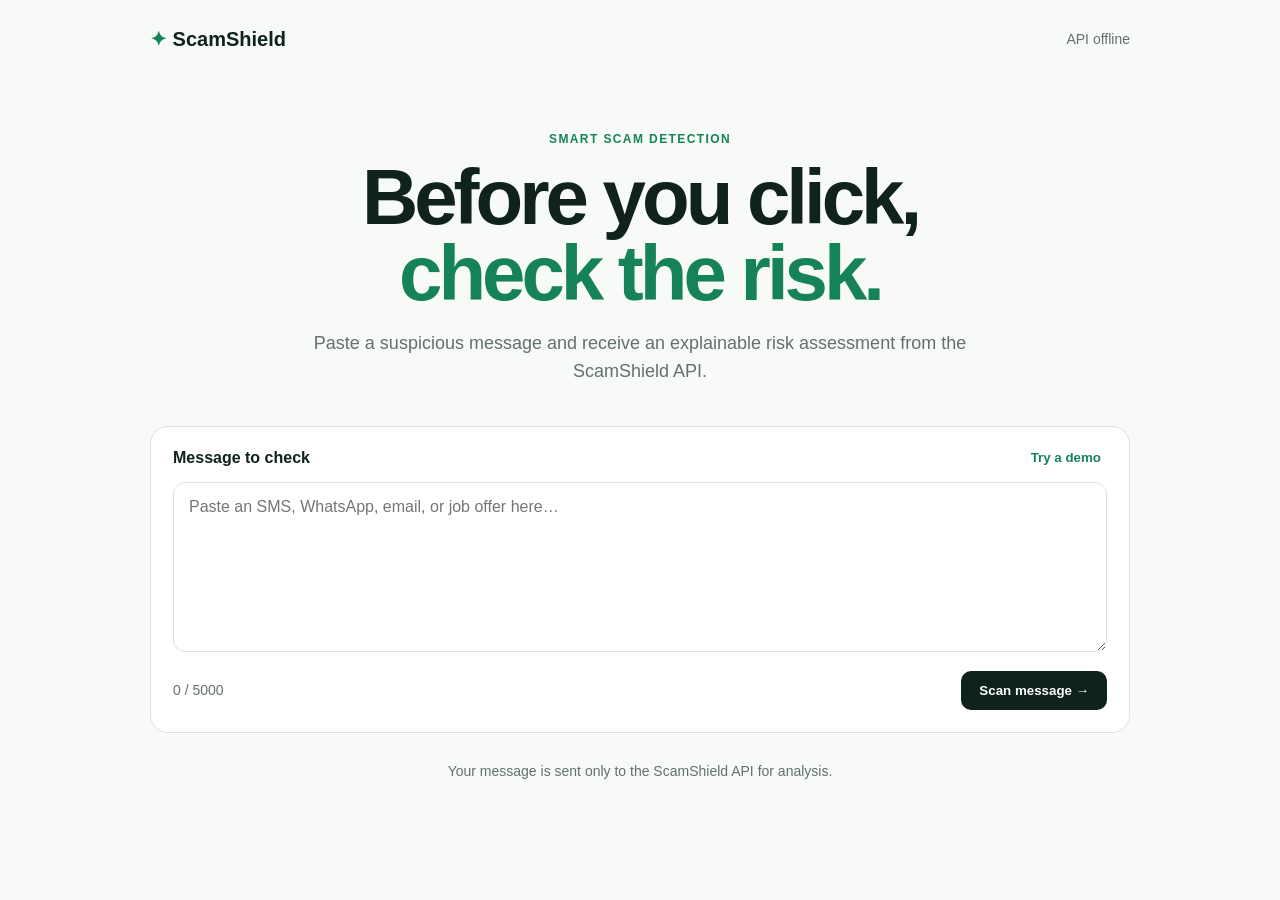
==== frontend/index.html @ f44b4fc2 "Build ScamShield with Groq AI analysis" ====
<!doctype html><html lang="en"><head><meta charset="utf-8"><meta name="viewport" content="width=device-width,initial-scale=1"><title>ScamShield</title><link rel="stylesheet" href="style.css"></head><body><main><nav><b>✦ ScamShield</b><span id="engine">Checking analysis engine…</span></nav><section class="hero"><p>SMART SCAM DETECTION</p><h1>Before you click,<br><em>check the risk.</em></h1><div>Paste a suspicious message and receive an explainable risk assessment from the ScamShield API.</div></section><section class="scanner"><div class="head"><label for="message">Message to check</label><button id="demo">Try a demo</button></div><textarea id="message" maxlength="5000" placeholder="Paste an SMS, WhatsApp, email, or job offer here…"></textarea><div class="foot"><span id="counter">0 / 5000</span><button id="scan">Scan message →</button></div></section><section id="result" class="result hidden"><article><small>RISK LEVEL</small><strong id="score">0</strong><h2 id="level">Low risk</h2><div class="meter"><i id="fill"></i></div><p id="summary"></p></article><article><h2>Why this was flagged</h2><div id="findings"></div><div class="advice"><h3>What you should do</h3><ul id="advice"></ul></div></article></section><p class="privacy">Your message is sent only to the ScamShield API for analysis.</p></main><script src="app.js"></script></body></html>
---- frontend/style.css ----
:root{--ink:#10221e;--muted:#62716e;--line:#d9e4df;--paper:#f7faf7;--green:#16825a}*{box-sizing:border-box}body{margin:0;background:var(--paper);font:16px Arial,sans-serif;color:var(--ink)}main{width:min(980px,calc(100% - 32px));margin:auto}nav{height:78px;display:flex;align-items:center;justify-content:space-between}nav b{font-size:20px}nav b:first-letter{color:var(--green)}nav span,.privacy{font-size:14px;color:var(--muted)}.hero{text-align:center;max-width:700px;margin:54px auto 40px}.hero p,small{font-size:12px;font-weight:bold;letter-spacing:1.4px;color:var(--green)}h1{font-size:clamp(44px,8vw,78px);line-height:.98;letter-spacing:-4px;margin:13px 0 18px}em{font-style:normal;color:var(--green)}.hero div{font-size:18px;color:var(--muted);line-height:1.55}.scanner,.result article{background:#fff;border:1px solid var(--line);border-radius:18px;padding:22px}.head,.foot{display:flex;justify-content:space-between;align-items:center;gap:16px}.head label{font-weight:bold}.head button{border:0;background:none;color:var(--green);font-weight:bold;cursor:pointer}textarea{width:100%;min-height:170px;margin:15px 0;padding:15px;border:1px solid var(--line);border-radius:12px;font:inherit;resize:vertical}.foot span{color:var(--muted);font-size:14px}.foot button{border:0;background:var(--ink);color:#fff;padding:12px 18px;border-radius:10px;font-weight:bold;cursor:pointer}.result{display:grid;grid-template-columns:.8fr 1.2fr;gap:18px;margin:34px 0}.hidden{display:none}.result strong{display:block;font-size:80px;line-height:1;margin-top:14px;letter-spacing:-5px}.result h2{margin:10px 0}.meter{height:9px;border-radius:10px;background:#e7edeb;overflow:hidden}.meter i{display:block;height:100%;transition:.5s}.result p{color:var(--muted);line-height:1.5}.finding{display:flex;gap:12px;padding:13px 0;border-bottom:1px solid var(--line)}.finding b{background:#eaf7f0;border-radius:50%;width:28px;height:28px;display:grid;place-items:center}.finding h3{font-size:15px;margin:1px 0 4px}.finding p{font-size:14px;margin:0}.advice{margin-top:18px;background:#eef8f2;padding:15px;border-radius:12px}.advice h3{margin:0 0 8px}.advice ul{margin:0;padding-left:20px;line-height:1.6}.privacy{text-align:center;margin:30px}@media(max-width:680px){nav span{display:none}.result{grid-template-columns:1fr}h1{letter-spacing:-2px}}
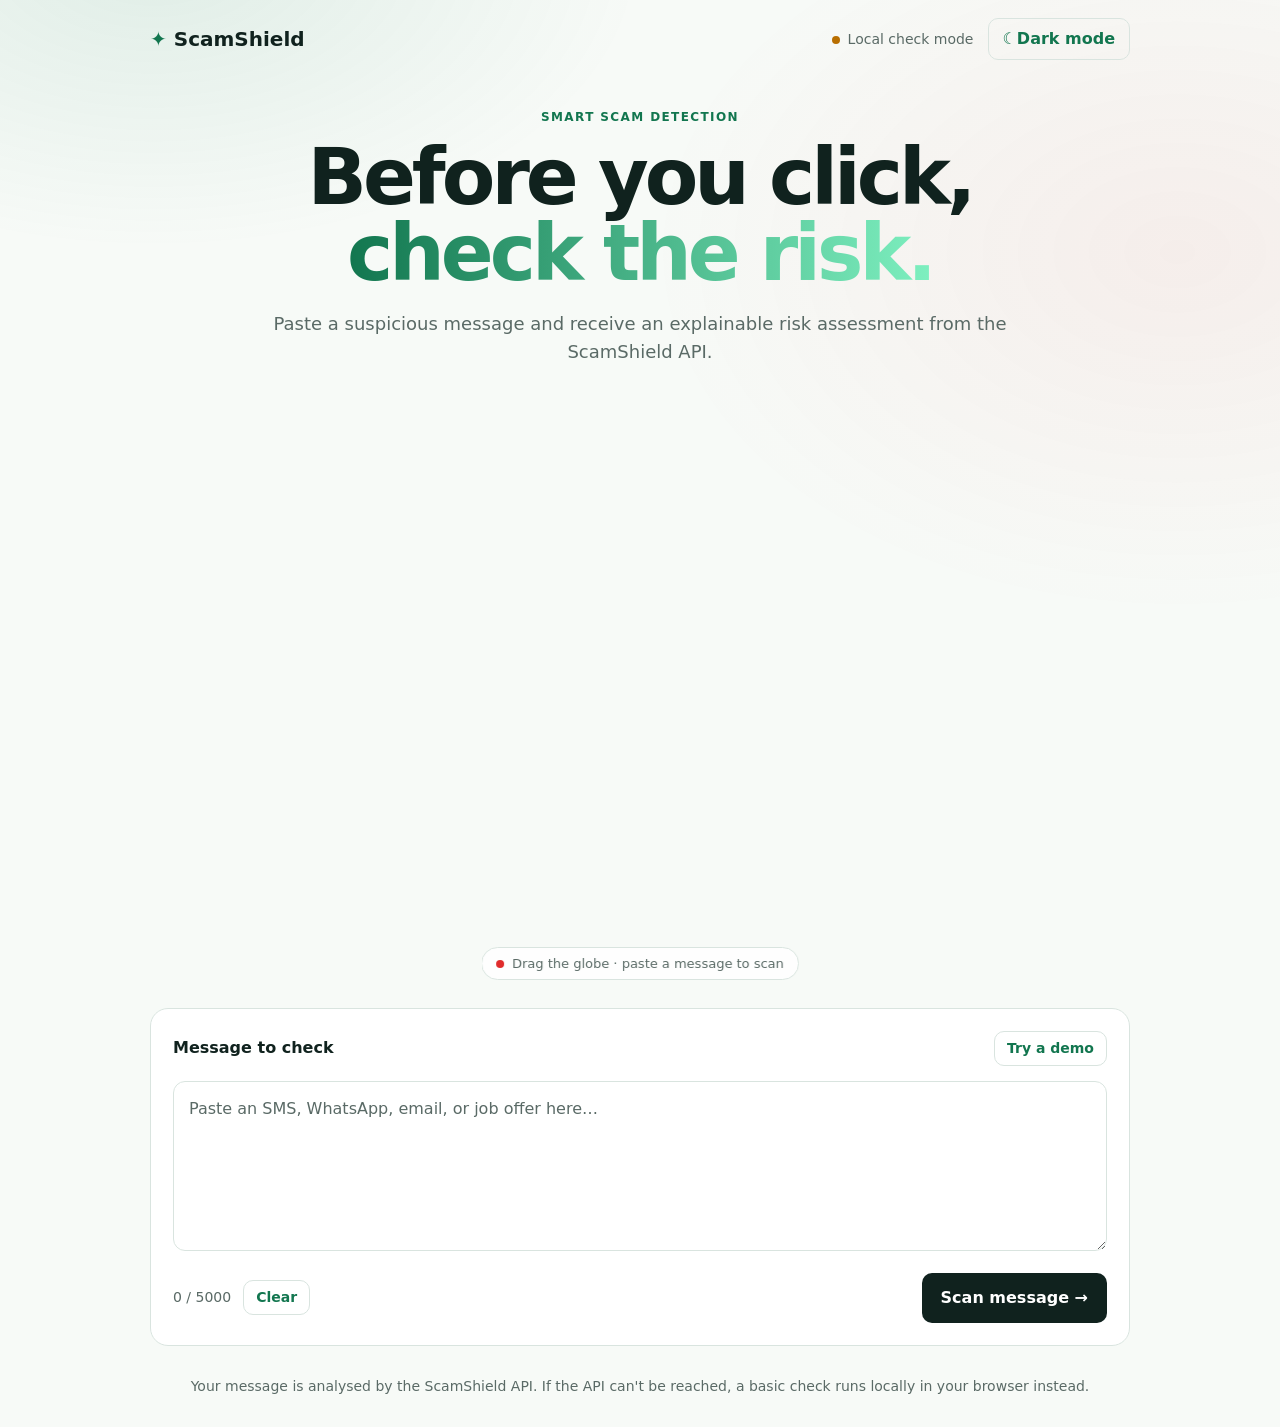
==== commit 6cd3968e: "commit" ====
--- a/frontend/index.html
+++ b/frontend/index.html
@@ -1 +1,87 @@
-<!doctype html><html lang="en"><head><meta charset="utf-8"><meta name="viewport" content="width=device-width,initial-scale=1"><title>ScamShield</title><link rel="stylesheet" href="style.css"></head><body><main><nav><b>✦ ScamShield</b><span id="engine">Checking analysis engine…</span></nav><section class="hero"><p>SMART SCAM DETECTION</p><h1>Before you click,<br><em>check the risk.</em></h1><div>Paste a suspicious message and receive an explainable risk assessment from the ScamShield API.</div></section><section class="scanner"><div class="head"><label for="message">Message to check</label><button id="demo">Try a demo</button></div><textarea id="message" maxlength="5000" placeholder="Paste an SMS, WhatsApp, email, or job offer here…"></textarea><div class="foot"><span id="counter">0 / 5000</span><button id="scan">Scan message →</button></div></section><section id="result" class="result hidden"><article><small>RISK LEVEL</small><strong id="score">0</strong><h2 id="level">Low risk</h2><div class="meter"><i id="fill"></i></div><p id="summary"></p></article><article><h2>Why this was flagged</h2><div id="findings"></div><div class="advice"><h3>What you should do</h3><ul id="advice"></ul></div></article></section><p class="privacy">Your message is sent only to the ScamShield API for analysis.</p></main><script src="app.js"></script></body></html>
+<!doctype html>
+<html lang="en">
+<head>
+<meta charset="utf-8">
+<meta name="viewport" content="width=device-width,initial-scale=1">
+<meta name="color-scheme" content="light dark">
+<title>ScamShield · Scam message checker</title>
+<script>
+/* Apply saved / system theme before first paint to avoid a white flash */
+(function () {
+  var d = document.documentElement, t = null;
+  d.classList.add('js');
+  try { t = localStorage.getItem('scamshield-theme'); } catch (e) {}
+  if (t !== 'dark' && t !== 'light') {
+    t = window.matchMedia && matchMedia('(prefers-color-scheme: dark)').matches ? 'dark' : 'light';
+  }
+  d.setAttribute('data-theme', t);
+})();
+</script>
+<link rel="stylesheet" href="style.css">
+</head>
+<body>
+<div class="bg-glow" aria-hidden="true"></div>
+
+<main>
+  <header class="top">
+    <b class="logo">✦ ScamShield</b>
+    <div class="top-right">
+      <span id="engine" class="engine" aria-live="polite">Checking analysis engine…</span>
+      <button id="theme" class="btn ghost" type="button" aria-pressed="false" aria-label="Toggle dark mode">
+        <span class="ico" aria-hidden="true">☾</span><span class="lbl">Dark mode</span>
+      </button>
+    </div>
+  </header>
+
+  <section class="hero">
+    <p class="eyebrow intro" style="--d:0ms">SMART SCAM DETECTION</p>
+    <h1 class="intro" style="--d:80ms">Before you click,<br><em>check the risk.</em></h1>
+    <p class="lead intro" style="--d:160ms">Paste a suspicious message and receive an explainable risk assessment from the ScamShield API.</p>
+
+    <div class="globe-stage intro" style="--d:260ms">
+      <canvas id="globe" role="img" aria-label="Black 3D globe wrapped in red lines that stand for scam and danger routes. Drag to spin it."></canvas>
+      <p class="globe-caption" id="globeCaption"><span class="dot" aria-hidden="true"></span><span id="globeState">Drag the globe · paste a message to scan</span></p>
+    </div>
+  </section>
+
+  <section class="scanner card">
+    <div class="head">
+      <label for="message">Message to check</label>
+      <button id="demo" class="btn ghost small" type="button">Try a demo</button>
+    </div>
+    <textarea id="message" maxlength="5000" placeholder="Paste an SMS, WhatsApp, email, or job offer here…"></textarea>
+    <p id="error" class="error hidden" role="alert"></p>
+    <div class="foot">
+      <div class="left">
+        <span id="counter">0 / 5000</span>
+        <button id="clear" class="btn ghost small" type="button">Clear</button>
+      </div>
+      <button id="scan" class="btn solid" type="button">Scan message →</button>
+    </div>
+  </section>
+
+  <section id="result" class="result hidden" tabindex="-1" aria-label="Scan result">
+    <article class="card">
+      <small>RISK LEVEL</small>
+      <strong id="score">0</strong>
+      <h2 id="level">Low risk</h2>
+      <div id="meter" class="meter" role="meter" aria-label="Risk score" aria-valuemin="0" aria-valuemax="100" aria-valuenow="0"><i id="fill"></i></div>
+      <p id="summary"></p>
+    </article>
+    <article class="card">
+      <h2>Why this was flagged</h2>
+      <div id="findings"></div>
+      <div class="advice">
+        <h3>What you should do</h3>
+        <ul id="advice"></ul>
+      </div>
+    </article>
+  </section>
+
+  <p class="privacy">Your message is analysed by the ScamShield API. If the API can't be reached, a basic check runs locally in your browser instead.</p>
+</main>
+
+<script src="globe.js" defer></script>
+<script src="app.js" defer></script>
+</body>
+</html>
--- a/frontend/style.css
+++ b/frontend/style.css
@@ -1 +1,380 @@
-:root{--ink:#10221e;--muted:#62716e;--line:#d9e4df;--paper:#f7faf7;--green:#16825a}*{box-sizing:border-box}body{margin:0;background:var(--paper);font:16px Arial,sans-serif;color:var(--ink)}main{width:min(980px,calc(100% - 32px));margin:auto}nav{height:78px;display:flex;align-items:center;justify-content:space-between}nav b{font-size:20px}nav b:first-letter{color:var(--green)}nav span,.privacy{font-size:14px;color:var(--muted)}.hero{text-align:center;max-width:700px;margin:54px auto 40px}.hero p,small{font-size:12px;font-weight:bold;letter-spacing:1.4px;color:var(--green)}h1{font-size:clamp(44px,8vw,78px);line-height:.98;letter-spacing:-4px;margin:13px 0 18px}em{font-style:normal;color:var(--green)}.hero div{font-size:18px;color:var(--muted);line-height:1.55}.scanner,.result article{background:#fff;border:1px solid var(--line);border-radius:18px;padding:22px}.head,.foot{display:flex;justify-content:space-between;align-items:center;gap:16px}.head label{font-weight:bold}.head button{border:0;background:none;color:var(--green);font-weight:bold;cursor:pointer}textarea{width:100%;min-height:170px;margin:15px 0;padding:15px;border:1px solid var(--line);border-radius:12px;font:inherit;resize:vertical}.foot span{color:var(--muted);font-size:14px}.foot button{border:0;background:var(--ink);color:#fff;padding:12px 18px;border-radius:10px;font-weight:bold;cursor:pointer}.result{display:grid;grid-template-columns:.8fr 1.2fr;gap:18px;margin:34px 0}.hidden{display:none}.result strong{display:block;font-size:80px;line-height:1;margin-top:14px;letter-spacing:-5px}.result h2{margin:10px 0}.meter{height:9px;border-radius:10px;background:#e7edeb;overflow:hidden}.meter i{display:block;height:100%;transition:.5s}.result p{color:var(--muted);line-height:1.5}.finding{display:flex;gap:12px;padding:13px 0;border-bottom:1px solid var(--line)}.finding b{background:#eaf7f0;border-radius:50%;width:28px;height:28px;display:grid;place-items:center}.finding h3{font-size:15px;margin:1px 0 4px}.finding p{font-size:14px;margin:0}.advice{margin-top:18px;background:#eef8f2;padding:15px;border-radius:12px}.advice h3{margin:0 0 8px}.advice ul{margin:0;padding-left:20px;line-height:1.6}.privacy{text-align:center;margin:30px}@media(max-width:680px){nav span{display:none}.result{grid-template-columns:1fr}h1{letter-spacing:-2px}}
+/* ---------- Theme tokens ---------- */
+:root {
+  --ink: #10221e;
+  --muted: #5a6a66;
+  --line: #d9e4df;
+  --paper: #f7faf7;
+  --card: #ffffff;
+  --field: #ffffff;
+  --green: #12764f;
+  --green-soft: #eaf7f0;
+  --ring: rgba(18, 118, 79, .2);
+  --danger: #e02b2b;
+  --low: #12764f;
+  --mid: #b86e00;
+  --high: #d92d2d;
+  --btn-bg: #10221e;
+  --btn-fg: #ffffff;
+  --glow: rgba(18, 118, 79, .5);
+  --shine: rgba(255, 255, 255, .6);
+  --shine-ghost: rgba(18, 118, 79, .22);
+  --bg1: rgba(22, 130, 90, .10);
+  --bg2: rgba(224, 43, 43, .06);
+  color-scheme: light;
+}
+
+:root[data-theme="dark"] {
+  --ink: #eaf3f0;
+  --muted: #9aaca7;
+  --line: #22302c;
+  --paper: #070b0a;
+  --card: #0f1614;
+  --field: #0a100e;
+  --green: #3ddc97;
+  --green-soft: #12261e;
+  --ring: rgba(61, 220, 151, .25);
+  --danger: #ff4141;
+  --low: #3ddc97;
+  --mid: #ffb020;
+  --high: #ff4d4d;
+  --btn-bg: #3ddc97;
+  --btn-fg: #04140d;
+  --glow: rgba(61, 220, 151, .6);
+  --shine: rgba(255, 255, 255, .55);
+  --shine-ghost: rgba(61, 220, 151, .3);
+  --bg1: rgba(61, 220, 151, .07);
+  --bg2: rgba(255, 65, 65, .14);
+  color-scheme: dark;
+}
+
+/* ---------- Base ---------- */
+* { box-sizing: border-box; }
+
+body {
+  margin: 0;
+  background: var(--paper);
+  color: var(--ink);
+  font: 16px/1.5 "Segoe UI", system-ui, -apple-system, Arial, sans-serif;
+  transition: background-color .35s ease, color .35s ease;
+}
+
+.bg-glow {
+  position: fixed;
+  inset: 0;
+  z-index: -1;
+  pointer-events: none;
+  background:
+    radial-gradient(700px 420px at 12% -5%, var(--bg1), transparent 70%),
+    radial-gradient(760px 520px at 92% 28%, var(--bg2), transparent 70%);
+}
+
+main { width: min(980px, calc(100% - 32px)); margin: auto; }
+
+:focus-visible { outline: 3px solid var(--green); outline-offset: 2px; }
+
+.hidden { display: none !important; }
+
+/* ---------- Header ---------- */
+.top {
+  min-height: 78px;
+  padding: 12px 0;
+  display: flex;
+  flex-wrap: wrap;
+  align-items: center;
+  justify-content: space-between;
+  gap: 12px;
+}
+.logo { display: inline-block; font-size: 20px; }
+.logo::first-letter { color: var(--green); }
+.top-right { display: flex; align-items: center; gap: 14px; }
+
+.engine, .privacy { font-size: 14px; color: var(--muted); }
+.engine::before {
+  content: "";
+  display: inline-block;
+  width: 8px; height: 8px;
+  margin-right: 8px;
+  border-radius: 50%;
+  background: var(--muted);
+}
+.engine[data-state="online"]::before { background: var(--low); animation: ping 2s infinite; }
+.engine[data-state="local"]::before { background: var(--mid); }
+
+/* ---------- Hero ---------- */
+.hero { text-align: center; max-width: 760px; margin: 30px auto 0; }
+
+.eyebrow, small {
+  font-size: 12px;
+  font-weight: bold;
+  letter-spacing: 1.4px;
+  color: var(--green);
+  margin: 0;
+}
+
+h1 {
+  font-size: clamp(44px, 8vw, 78px);
+  line-height: .98;
+  letter-spacing: -4px;
+  margin: 13px 0 18px;
+}
+
+h1 em {
+  font-style: normal;
+  background: linear-gradient(90deg, var(--green), #7ef0c0, var(--green));
+  background-size: 200% auto;
+  -webkit-background-clip: text;
+  background-clip: text;
+  color: transparent;
+  animation: shimmer 6s linear infinite;
+}
+
+.lead { font-size: 18px; color: var(--muted); line-height: 1.55; margin: 0; }
+
+/* One orchestrated page-load sequence (hero only) */
+.js .intro { animation: rise .8s cubic-bezier(.2, .8, .2, 1) both; animation-delay: var(--d, 0ms); }
+
+/* ---------- Globe ---------- */
+.globe-stage {
+  position: relative;
+  width: min(640px, 100%);
+  aspect-ratio: 1 / 1;
+  margin: -6px auto 0;
+}
+.globe-stage canvas {
+  display: block;
+  width: 100%;
+  height: 100%;
+  cursor: grab;
+  touch-action: pan-y;
+  -webkit-tap-highlight-color: transparent;
+}
+.globe-stage canvas.drag { cursor: grabbing; }
+
+.globe-caption {
+  position: absolute;
+  left: 50%;
+  bottom: 3%;
+  transform: translateX(-50%);
+  display: flex;
+  align-items: center;
+  gap: 8px;
+  margin: 0;
+  padding: 6px 14px;
+  border: 1px solid var(--line);
+  border-radius: 99px;
+  background: var(--card);
+  background: color-mix(in srgb, var(--card) 82%, transparent);
+  -webkit-backdrop-filter: blur(8px);
+  backdrop-filter: blur(8px);
+  font-size: 13px;
+  color: var(--muted);
+  white-space: nowrap;
+  transition: background-color .35s, border-color .35s;
+}
+.globe-caption .dot {
+  width: 8px; height: 8px;
+  border-radius: 50%;
+  background: var(--danger);
+  animation: ping 1.8s infinite;
+}
+.globe-caption[data-level="low"] .dot { background: var(--low); }
+.globe-caption[data-level="medium"] .dot { background: var(--mid); }
+.globe-caption[data-level="high"] .dot { background: var(--high); }
+
+/* ---------- Cards ---------- */
+.card {
+  position: relative;
+  background: var(--card);
+  border: 1px solid var(--line);
+  border-radius: 18px;
+  padding: 22px;
+  overflow: hidden;
+  transition: background-color .35s, border-color .35s;
+}
+
+/* ---------- Buttons: shine + cursor glow ---------- */
+.btn {
+  position: relative;
+  overflow: hidden;
+  isolation: isolate;
+  font: inherit;
+  font-weight: bold;
+  border: 1px solid transparent;
+  border-radius: 10px;
+  padding: 12px 18px;
+  cursor: pointer;
+  transition: transform .2s ease, box-shadow .25s ease, border-color .25s ease, background-color .3s ease;
+}
+.btn.solid { background: var(--btn-bg); color: var(--btn-fg); }
+.btn.ghost {
+  --shine: var(--shine-ghost);
+  background: transparent;
+  color: var(--green);
+  border-color: var(--line);
+  padding: 8px 14px;
+}
+.btn.small { padding: 6px 12px; font-size: 14px; }
+
+/* soft light that follows the cursor */
+.btn::before {
+  content: "";
+  position: absolute;
+  inset: 0;
+  z-index: -1;
+  background: radial-gradient(110px circle at var(--mx, 50%) var(--my, 50%), var(--shine), transparent 65%);
+  opacity: 0;
+  transition: opacity .25s ease;
+}
+/* diagonal sweep */
+.btn::after {
+  content: "";
+  position: absolute;
+  top: 0; left: -80%;
+  width: 55%; height: 100%;
+  background: linear-gradient(115deg, transparent, var(--shine), transparent);
+  transform: skewX(-20deg);
+  pointer-events: none;
+}
+.btn:hover:not(:disabled) {
+  transform: translateY(-2px);
+  box-shadow: 0 0 0 1px var(--glow), 0 10px 26px -8px var(--glow);
+}
+.btn.ghost:hover:not(:disabled) { border-color: var(--green); }
+.btn:hover:not(:disabled)::before { opacity: 1; }
+.btn:hover:not(:disabled)::after { animation: shine .85s ease; }
+.btn:active:not(:disabled) { transform: translateY(0) scale(.97); }
+.btn:disabled { cursor: progress; }
+
+.btn.loading {
+  background-image: linear-gradient(110deg, transparent 30%, rgba(255, 255, 255, .28) 50%, transparent 70%);
+  background-size: 200% 100%;
+  animation: load 1.1s linear infinite;
+}
+
+/* ---------- Scanner ---------- */
+.scanner { margin-top: 8px; }
+.head, .foot { display: flex; justify-content: space-between; align-items: center; gap: 16px; }
+.head label { font-weight: bold; }
+.foot .left { display: flex; align-items: center; gap: 12px; }
+#counter { color: var(--muted); font-size: 14px; }
+#counter.warn { color: var(--mid); font-weight: bold; }
+
+textarea {
+  width: 100%;
+  min-height: 170px;
+  margin: 15px 0;
+  padding: 15px;
+  border: 1px solid var(--line);
+  border-radius: 12px;
+  background: var(--field);
+  color: var(--ink);
+  font: inherit;
+  resize: vertical;
+  transition: border-color .25s, box-shadow .25s, background-color .35s;
+}
+textarea::placeholder { color: var(--muted); }
+textarea:focus { outline: none; border-color: var(--green); box-shadow: 0 0 0 4px var(--ring); }
+textarea.shake { animation: shake .4s; }
+
+.error { margin: 0 0 12px; color: var(--danger); font-size: 14px; font-weight: bold; }
+
+/* red scan line sweeps the card while analysing */
+.scanner.busy::after {
+  content: "";
+  position: absolute;
+  left: 0; right: 0; top: 0;
+  height: 2px;
+  background: linear-gradient(90deg, transparent, var(--danger), transparent);
+  box-shadow: 0 0 14px var(--danger);
+  animation: sweep 1.1s linear infinite;
+}
+
+/* ---------- Result ---------- */
+.result {
+  --lvl: var(--low);
+  display: grid;
+  grid-template-columns: .8fr 1.2fr;
+  gap: 18px;
+  margin: 34px 0;
+}
+.result:focus { outline: none; }
+.result[data-level="low"] { --lvl: var(--low); }
+.result[data-level="medium"] { --lvl: var(--mid); }
+.result[data-level="high"] { --lvl: var(--high); }
+
+.result.show .card { animation: rise .6s cubic-bezier(.2, .8, .2, 1) both; }
+.result.show .card:nth-child(2) { animation-delay: .1s; }
+.result > .card:first-child { border-top: 3px solid var(--lvl); }
+
+.result strong {
+  display: block;
+  font-size: 80px;
+  line-height: 1;
+  margin-top: 14px;
+  letter-spacing: -5px;
+  color: var(--lvl);
+}
+.result h2 { margin: 10px 0; }
+#level { color: var(--lvl); }
+
+.meter { height: 9px; border-radius: 10px; background: var(--line); overflow: hidden; }
+.meter i {
+  display: block;
+  height: 100%;
+  width: 0;
+  background: var(--lvl);
+  box-shadow: 0 0 12px var(--lvl);
+  transition: width 1s cubic-bezier(.2, .8, .2, 1);
+}
+.result p { color: var(--muted); line-height: 1.5; }
+
+.finding {
+  display: flex;
+  gap: 12px;
+  padding: 13px 0;
+  border-bottom: 1px solid var(--line);
+  animation: rise .5s cubic-bezier(.2, .8, .2, 1) both;
+  animation-delay: calc(var(--i, 0) * 90ms + 250ms);
+}
+.finding b {
+  flex: none;
+  width: 28px; height: 28px;
+  border-radius: 50%;
+  display: grid;
+  place-items: center;
+  background: var(--green-soft);
+  color: var(--lvl);
+}
+.finding h3 { font-size: 15px; margin: 1px 0 4px; }
+.finding p { font-size: 14px; margin: 0; overflow-wrap: anywhere; }
+
+.advice { margin-top: 18px; background: var(--green-soft); padding: 15px; border-radius: 12px; }
+.advice h3 { margin: 0 0 8px; }
+.advice ul { margin: 0; padding-left: 20px; line-height: 1.6; }
+
+.privacy { text-align: center; margin: 30px 0; }
+
+/* ---------- Keyframes ---------- */
+@keyframes rise { from { opacity: 0; transform: translateY(16px); } to { opacity: 1; transform: none; } }
+@keyframes shine { to { left: 135%; } }
+@keyframes shimmer { to { background-position: 200% center; } }
+@keyframes ping { 0%, 100% { box-shadow: 0 0 0 0 currentColor; } 50% { box-shadow: 0 0 0 5px transparent; } }
+@keyframes sweep { from { top: 0; } to { top: 100%; } }
+@keyframes load { to { background-position: -200% 0; } }
+@keyframes shake { 20%, 60% { transform: translateX(-6px); } 40%, 80% { transform: translateX(6px); } }
+
+/* ---------- Small screens ---------- */
+@media (max-width: 680px) {
+  .result { grid-template-columns: 1fr; }
+  h1 { letter-spacing: -2px; }
+  .btn .lbl { display: none; }
+  .globe-caption { font-size: 12px; }
+}
+
+@media (prefers-reduced-motion: reduce) {
+  *, *::before, *::after {
+    animation-duration: .01ms !important;
+    animation-iteration-count: 1 !important;
+    transition-duration: .01ms !important;
+  }
+}
